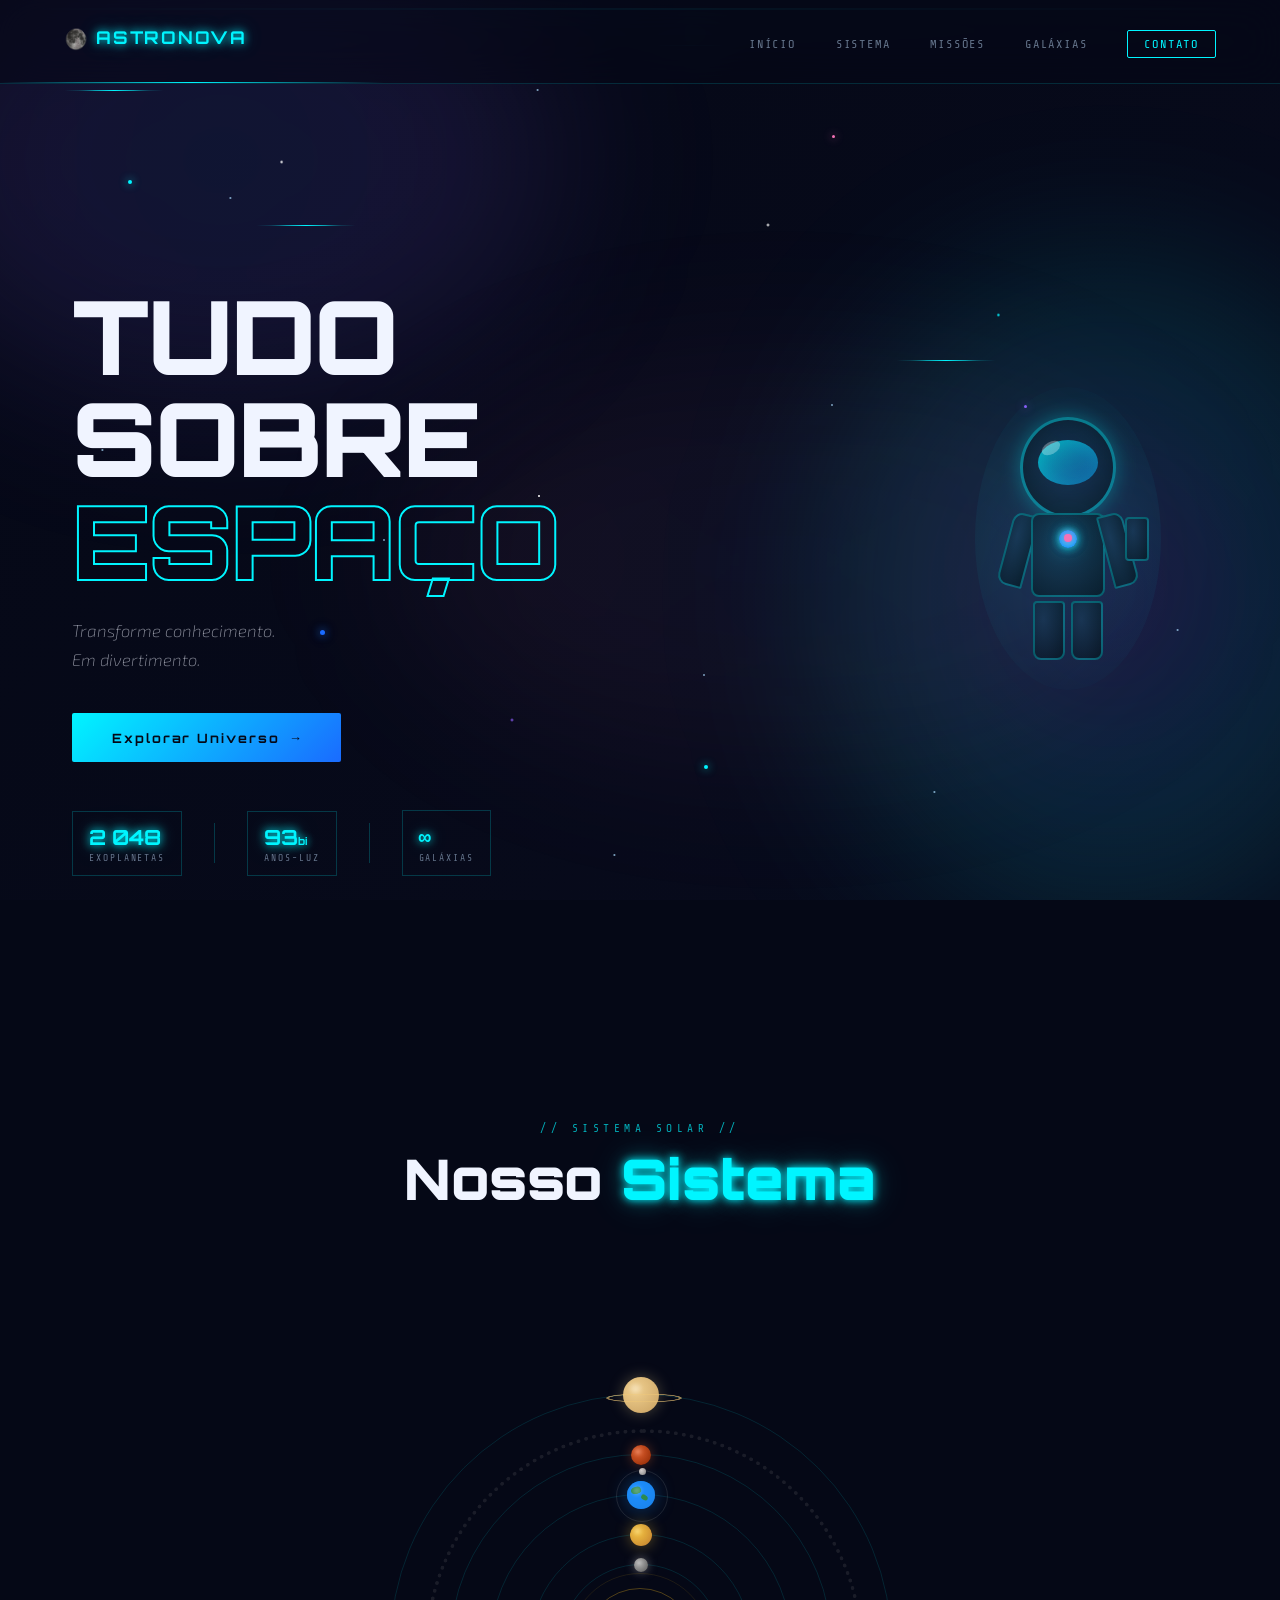
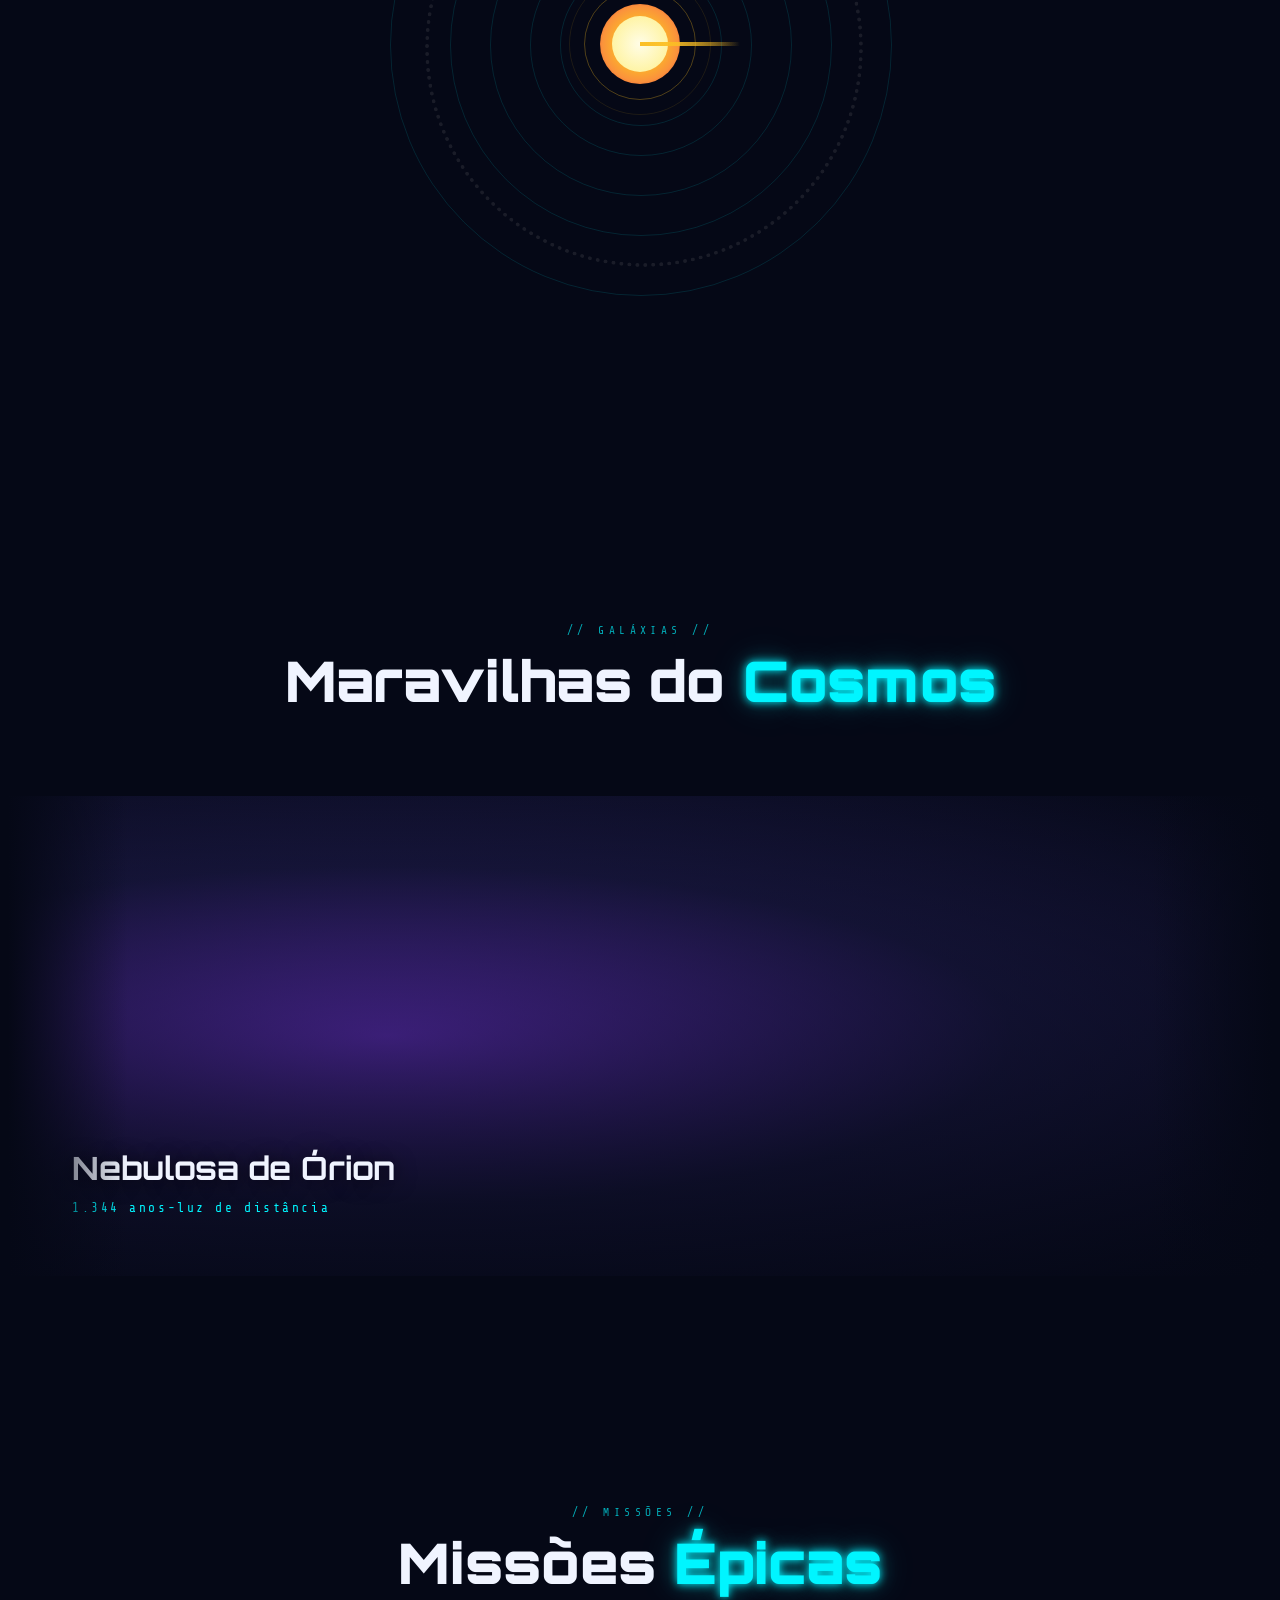
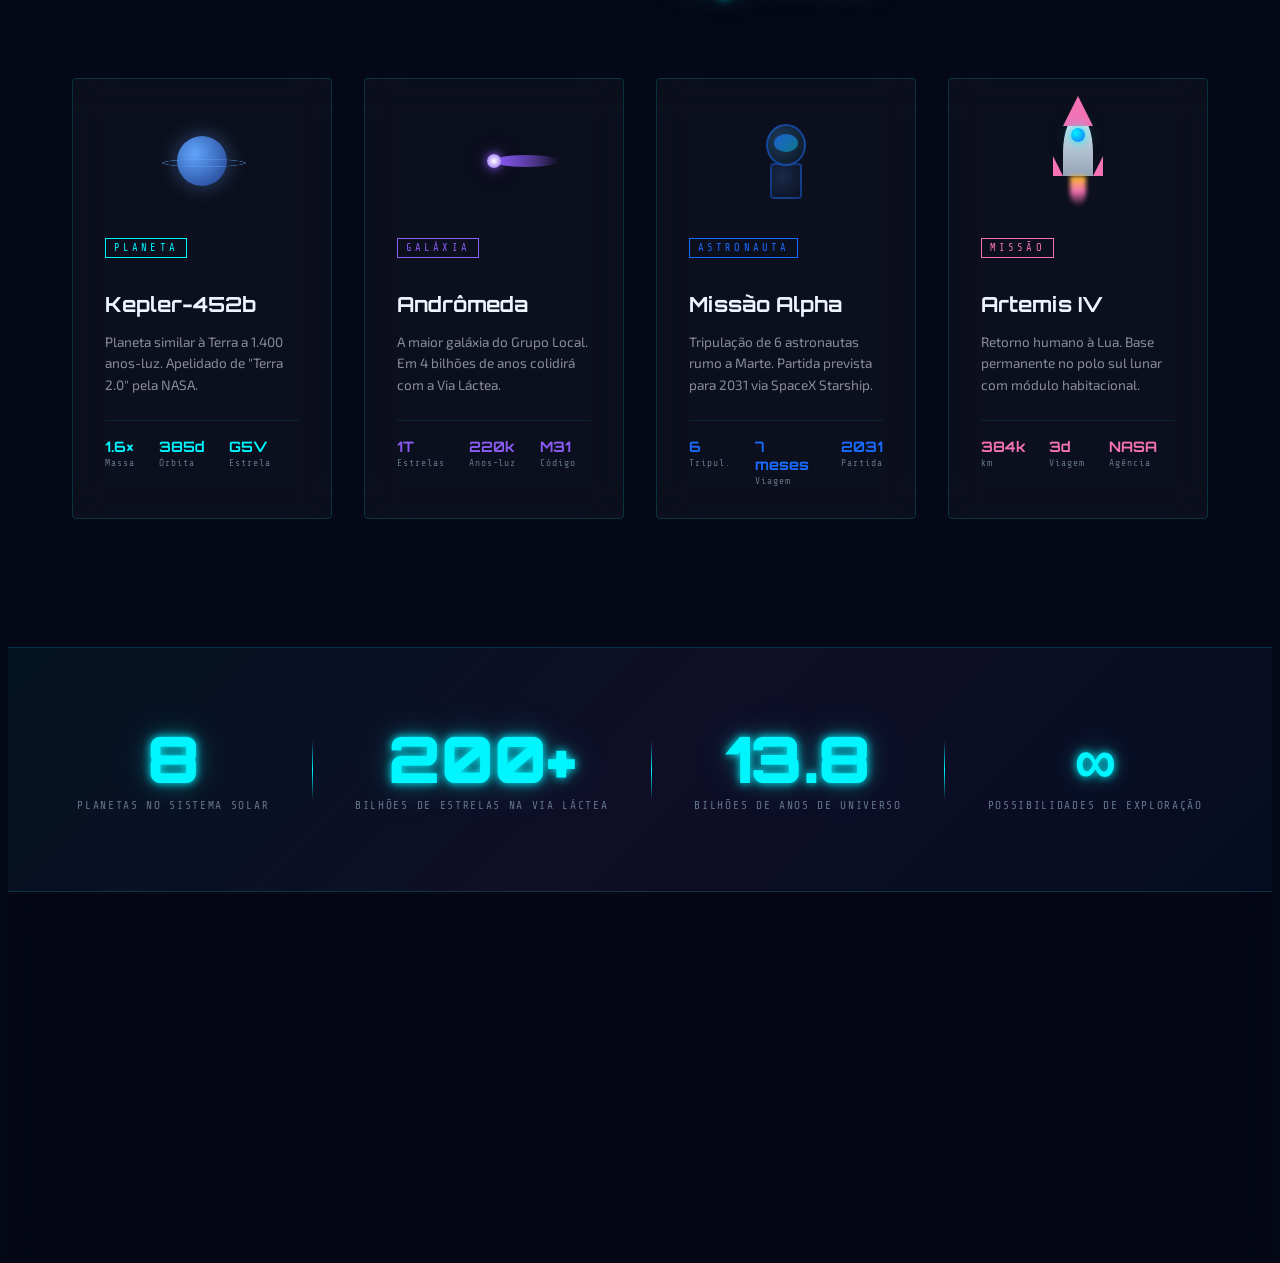
==== index.html @ 13776419 "primeiro commit" ====
<!doctype html>
<html lang="pt-BR">
  <head>
    <meta charset="UTF-8" />
    <meta name="viewport" content="width=device-width, initial-scale=1.0" />
    <title>AstroNova — Exploração Galáctica</title>
    <link rel="preconnect" href="https://fonts.googleapis.com" />
    <link rel="preconnect" href="https://fonts.gstatic.com" crossorigin />
    <link
      href="https://fonts.googleapis.com/css2?family=Orbitron:wght@400;700;900&family=Exo+2:ital,wght@0,200;0,400;1,200&family=Share+Tech+Mono&display=swap"
      rel="stylesheet"
    />
    <link rel="stylesheet" href="style.css" />
  </head>
  <body>
    <div class="loader-wrap" id="loader">
      <div class="loader-ring ring-1"></div>
      <div class="loader-ring ring-2"></div>
      <div class="loader-ring ring-3"></div>
      <div class="loader-core"></div>
      <span class="loader-text">INICIANDO SISTEMA</span>
    </div>

    <div class="bg-space">
      <div class="nebula nebula-1"></div>
      <div class="nebula nebula-2"></div>
      <div class="nebula nebula-3"></div>

      <div class="stars stars-md"></div>
      <div class="stars stars-lg"></div>

      <div class="particle p1"></div>
      <div class="particle p2"></div>
      <div class="particle p3"></div>
      <div class="particle p4"></div>
      <div class="particle p5"></div>
      <div class="particle p6"></div>

      <div class="meteor m1"></div>
      <div class="meteor m2"></div>
      <div class="meteor m3"></div>
      <div class="meteor m4"></div>
    </div>

    <nav class="navbar">
      <div class="nav-logo">
        <span class="logo-icon"><img src="img/lua.png" alt="" style="width: 1.5rem; height: 1.5rem;"></span>
        <span class="logo-text">ASTRONOVA</span>
      </div>
      <ul class="nav-links">
        <li><a href="#hero" class="nav-link">Início</a></li>
        <li><a href="#sistema" class="nav-link">Sistema</a></li>
        <li><a href="#missoes" class="nav-link">Missões</a></li>
        <li><a href="#galáxias" class="nav-link">Galáxias</a></li>
        <li><a href="#contato" class="nav-link nav-cta">Contato</a></li>
      </ul>
      <div class="nav-scanner"></div>
    </nav>

    <section class="hero" id="hero">
      <div class="scanline"></div>

      <div class="hero-content">
        <p class="hero-eyebrow"></p>

        <h1 class="hero-title">
          <span class="title-line">TUDO SOBRE</span>
          <span class="title-line accent">ESPAÇO</span>
        </h1>

        <p class="hero-sub">
          Transforme conhecimento.<br />
          Em divertimento.
        </p>

        <a href="#sistema" class="btn-explore">
          <span class="btn-bg"></span>
          <span class="btn-label">Explorar Universo</span>
          <span class="btn-arrow">→</span>
        </a>

        <div class="hud-row">
          <div class="hud-item">
            <span class="hud-val">2 048</span
            ><span class="hud-key">EXOPLANETAS</span>
          </div>
          <div class="hud-sep"></div>
          <div class="hud-item">
            <span class="hud-val">93<small>bi</small></span
            ><span class="hud-key">ANOS-LUZ</span>
          </div>
          <div class="hud-sep"></div>
          <div class="hud-item">
            <span class="hud-val">∞</span><span class="hud-key">GALÁXIAS</span>
          </div>
        </div>
      </div>

      <div class="astronaut-wrap">
        <div class="astronaut">
          <div class="astro-helmet">
            <div class="astro-visor"></div>
            <div class="astro-reflection"></div>
          </div>

          <div class="astro-body">
            <div class="astro-arm left"></div>
            <div class="astro-torso">
              <div class="astro-badge"></div>
            </div>
            <div class="astro-arm right"></div>
          </div>
          <div class="astro-legs">
            <div class="astro-leg"></div>
            <div class="astro-leg"></div>

          <div class="astro-pack"></div>

          <div class="astro-glow"></div>
        </div>

        <div class="orbit-dot od1"></div>
        <div class="orbit-dot od2"></div>
        <div class="orbit-dot od3"></div>
      </div>
    </section>

    <section class="solar-section" id="sistema">
      <div class="section-header">
        <span class="section-tag">// SISTEMA SOLAR //</span>
        <h2 class="section-title">
          Nosso <span class="neon-text">Sistema</span>
        </h2>

      </div>

      <div class="solar-system">
        <div class="sun">
          <div class="sun-core"></div>
          <div class="sun-halo h1"></div>
          <div class="sun-halo h2"></div>
          <div class="sun-flare f1"></div>
          <div class="sun-flare f2"></div>
          <div class="sun-flare f3"></div>
        </div>

        <div class="orbit orbit-1">
          <div class="planet mercury">
            <div class="planet-ring"></div>
            <div class="planet-shine"></div>
          </div>
        </div>

        <div class="orbit orbit-2">
          <div class="planet venus">
            <div class="planet-shine"></div>
          </div>
        </div>

        <div class="orbit orbit-3">
          <div class="planet earth">
            <div class="earth-ocean"></div>
            <div class="earth-continent c1"></div>
            <div class="earth-continent c2"></div>
            <div class="planet-shine"></div>

            <div class="moon-orbit">
              <div class="moon"></div>
            </div>
          </div>
        </div>


        <div class="orbit orbit-4">
          <div class="planet mars">
            <div class="planet-shine"></div>
          </div>
        </div>

        <div class="orbit orbit-5">
          <div class="planet saturn">
            <div class="saturn-ring"></div>
            <div class="planet-shine"></div>
          </div>
        </div>

        <div class="asteroid-belt"></div>
      </div>
    </section>

    <section class="carousel-section">
      <div class="section-header">
        <span class="section-tag">// GALÁXIAS //</span>
        <h2 class="section-title" id="galáxias">
          Maravilhas do <span class="neon-text">Cosmos</span>
        </h2>
      </div>

      <div class="carousel-track-wrap">
        <div class="carousel-track">
          <div class="carousel-slide slide-1">
            <div class="slide-overlay">
              <h3>Nebulosa de Órion</h3>
              <p>1.344 anos-luz de distância</p>
            </div>
          </div>
          <!-- Slide 2 -->
          <div class="carousel-slide slide-2">
            <div class="slide-overlay">
              <h3>Via Láctea</h3>
              <p>Nossa galáxia espiral barrada</p>
            </div>
          </div>
          <!-- Slide 3 -->
          <div class="carousel-slide slide-3">
            <div class="slide-overlay">
              <h3>Nebulosa do Caranguejo</h3>
              <p>Remanescente de supernova</p>
            </div>
          </div>
          <!-- Slide 4 -->
          <div class="carousel-slide slide-4">
            <div class="slide-overlay">
              <h3>Andrômeda</h3>
              <p>2,537 milhões de anos-luz</p>
            </div>
          </div>
          <!-- Repetir slides para loop infinito -->
          <div class="carousel-slide slide-1">
            <div class="slide-overlay">
              <h3>Nebulosa de Órion</h3>
              <p>1.344 anos-luz de distância</p>
            </div>
          </div>
          <div class="carousel-slide slide-2">
            <div class="slide-overlay">
              <h3>Via Láctea</h3>
              <p>Nossa galáxia espiral barrada</p>
            </div>
          </div>
        </div>
      </div>
    </section>

    <section class="cards-section" id="missoes">
      <div class="section-header">
        <span class="section-tag">// MISSÕES //</span>
        <h2 class="section-title">
          Missões <span class="neon-text">Épicas</span>
        </h2>
      </div>

      <div class="cards-grid">
        <div class="card card-planet">
          <div class="card-glow"></div>
          <div class="card-icon-wrap">
            <div class="card-planet-vis">
              <div class="mini-planet p-blue">
                <div class="mini-ring"></div>
              </div>
            </div>
          </div>
          <div class="card-body">
            <span class="card-tag">PLANETA</span>
            <h3 class="card-title">Kepler-452b</h3>
            <p class="card-desc">
              Planeta similar à Terra a 1.400 anos-luz. Apelidado de "Terra 2.0"
              pela NASA.
            </p>
            <div class="card-stats">
              <div class="stat"><span>1.6×</span><small>Massa</small></div>
              <div class="stat"><span>385d</span><small>Órbita</small></div>
              <div class="stat"><span>G5V</span><small>Estrela</small></div>
            </div>
          </div>
          <div class="card-border-anim"></div>
        </div>

        <div class="card card-galaxy">
          <div class="card-glow"></div>
          <div class="card-icon-wrap">
            <div class="galaxy-vis">
              <div class="galaxy-arm ga1"></div>
              <div class="galaxy-arm ga2"></div>
              <div class="galaxy-center"></div>
            </div>
          </div>
          <div class="card-body">
            <span class="card-tag">GALÁXIA</span>
            <h3 class="card-title">Andrômeda</h3>
            <p class="card-desc">
              A maior galáxia do Grupo Local. Em 4 bilhões de anos colidirá com
              a Via Láctea.
            </p>
            <div class="card-stats">
              <div class="stat"><span>1T</span><small>Estrelas</small></div>
              <div class="stat"><span>220k</span><small>Anos-luz</small></div>
              <div class="stat"><span>M31</span><small>Código</small></div>
            </div>
          </div>
          <div class="card-border-anim"></div>
        </div>

        <div class="card card-astro">
          <div class="card-glow"></div>
          <div class="card-icon-wrap">
            <div class="mini-astro">
              <div class="ma-helmet">
                <div class="ma-visor"></div>
              </div>
              <div class="ma-body"></div>
            </div>
          </div>
          <div class="card-body">
            <span class="card-tag">ASTRONAUTA</span>
            <h3 class="card-title">Missão Alpha</h3>
            <p class="card-desc">
              Tripulação de 6 astronautas rumo a Marte. Partida prevista para
              2031 via SpaceX Starship.
            </p>
            <div class="card-stats">
              <div class="stat"><span>6</span><small>Tripul.</small></div>
              <div class="stat"><span>7 meses</span><small>Viagem</small></div>
              <div class="stat"><span>2031</span><small>Partida</small></div>
            </div>
          </div>
          <div class="card-border-anim"></div>
        </div>

        <div class="card card-mission">
          <div class="card-glow"></div>
          <div class="card-icon-wrap">
            <div class="rocket-vis">
              <div class="rocket-body">
                <div class="rocket-nose"></div>
                <div class="rocket-window"></div>
                <div class="rocket-fin fl"></div>
                <div class="rocket-fin fr"></div>
              </div>
              <div class="rocket-flame"></div>
            </div>
          </div>
          <div class="card-body">
            <span class="card-tag">MISSÃO</span>
            <h3 class="card-title">Artemis IV</h3>
            <p class="card-desc">
              Retorno humano à Lua. Base permanente no polo sul lunar com módulo
              habitacional.
            </p>
            <div class="card-stats">
              <div class="stat"><span>384k</span><small>km</small></div>
              <div class="stat"><span>3d</span><small>Viagem</small></div>
              <div class="stat"><span>NASA</span><small>Agência</small></div>
            </div>
          </div>
          <div class="card-border-anim"></div>
        </div>
      </div>
    </section>

    <section class="banner-section">
      <div class="banner-bg"></div>
      <div class="banner-content">
        <div class="banner-item">
          <div class="b-number counter">8</div>
          <div class="b-label">Planetas no Sistema Solar</div>
        </div>
        <div class="banner-divider"></div>
        <div class="banner-item">
          <div class="b-number">200+</div>
          <div class="b-label">Bilhões de Estrelas na Via Láctea</div>
        </div>
        <div class="banner-divider"></div>
        <div class="banner-item">
          <div class="b-number">13.8</div>
          <div class="b-label">Bilhões de Anos de Universo</div>
        </div>
        <div class="banner-divider"></div>
        <div class="banner-item">
          <div class="b-number">∞</div>
          <div class="b-label">Possibilidades de Exploração</div>
        </div>
      </div>
    </section>

    <footer class="footer" id="contato">
      <div class="footer-grid">
        <div class="footer-brand">
          <span class="logo-icon">✦</span>
          <span class="logo-text">ASTRO<em>NOVA</em></span>
          <p>Explorando o cosmos, um pixel de cada vez.</p>
        </div>
        <div class="footer-links">
          <h4>Navegação</h4>
          <a href="#hero">Início</a>
          <a href="#sistema">Sistema Solar</a>
          <a href="#missoes">Missões</a>
          <a href="#galáxias">Galáxias</a>
        </div>
        <div class="footer-links">
          <h4>Contato</h4>
          <a href="mailto:gustavo.v.brito@edu.senai.br">gustavo.v.brito@edu.senai.br</a>
        </div>
      </div>
      <div class="footer-bottom">
        <span class="blink-text">● SISTEMA ONLINE</span>
        <span>© 2026 ASTRONOVA — Todos os direitos reservados</span>
      </div>
    </footer>
  </body>
</html>
---- style.css ----
:root {
  --black: #050816;
  --deep: #090c1f;
  --navy: #0a0e2e;
  --cyan: #00f5ff;
  --cyan-dim: #00c8d4;
  --blue: #1a6bff;
  --purple: #8b5cf6;
  --violet: #5b21b6;
  --pink: #f472b6;
  --white: #f0f4ff;
  --grey: #64748b;
  --gold: #fbbf24;
  --glow-cyan: 0 0 8px #00f5ff, 0 0 20px #00f5ff55, 0 0 40px #00f5ff33;
  --glow-purple: 0 0 8px #8b5cf6, 0 0 20px #8b5cf655, 0 0 40px #8b5cf633;
  --glow-blue: 0 0 8px #1a6bff, 0 0 20px #1a6bff55;
  --glow-pink: 0 0 8px #f472b6, 0 0 20px #f472b655;
  --font-display: "Orbitron", monospace;
  --font-body: "Exo 2", sans-serif;
  --font-mono: "Share Tech Mono", monospace;
}

body {
  font-family: var(--font-body);
  background: var(--black);
  color: var(--white);
  overflow-x: hidden;
  min-height: 100vh;
}

@keyframes nebulaShift {
  0% {
    transform: translate(0, 0) scale(1);
    opacity: 0.45;
  }
  33% {
    transform: translate(60px, -40px) scale(1.1);
    opacity: 0.6;
  }
  66% {
    transform: translate(-30px, 50px) scale(0.95);
    opacity: 0.4;
  }
  100% {
    transform: translate(0, 0) scale(1);
    opacity: 0.45;
  }
}

@keyframes starTwinkle {
  0%,
  100% {
    opacity: 0.8;
    transform: scale(1);
  }
  50% {
    opacity: 0.1;
    transform: scale(0.7);
  }
}

@keyframes float {
  0%,
  100% {
    transform: translateY(0px) rotate(-3deg);
  }
  50% {
    transform: translateY(-28px) rotate(3deg);
  }
}

@keyframes floatOrbit {
  0% {
    transform: translate(0, 0) scale(1);
    opacity: 0.6;
  }
  25% {
    transform: translate(40px, -60px) scale(1.3);
    opacity: 1;
  }
  50% {
    transform: translate(80px, 0) scale(0.8);
    opacity: 0.4;
  }
  75% {
    transform: translate(40px, 60px) scale(1.2);
    opacity: 0.9;
  }
  100% {
    transform: translate(0, 0) scale(1);
    opacity: 0.6;
  }
}

@keyframes meteor {
  0% {
    transform: translateX(0) translateY(0);
    opacity: 1;
  }
  80% {
    opacity: 1;
  }
  100% {
    transform: translateX(600px) translateY(300px);
    opacity: 0;
  }
}

@keyframes neonPulse {
  0%,
  100% {
    text-shadow:
      0 0 10px var(--cyan),
      0 0 30px var(--cyan),
      0 0 60px var(--cyan),
      0 0 100px var(--cyan);
    opacity: 1;
  }
  50% {
    text-shadow:
      0 0 5px var(--cyan),
      0 0 15px var(--cyan),
      0 0 30px var(--cyan);
    opacity: 0.85;
  }
}

@keyframes titleReveal {
  from {
    opacity: 0;
    transform: translateY(40px) scale(0.95);
  }
  to {
    opacity: 1;
    transform: translateY(0) scale(1);
  }
}

@keyframes btnPulse {
  0%,
  100% {
    transform: scale(1);
    box-shadow:
      0 0 15px var(--cyan),
      0 0 40px #00f5ff44;
  }
  50% {
    transform: scale(1.05);
    box-shadow:
      0 0 30px var(--cyan),
      0 0 80px #00f5ff66,
      0 0 120px #00f5ff22;
  }
}

@keyframes scanline {
  from {
    transform: translateY(-100vh);
  }
  to {
    transform: translateY(100vh);
  }
}

@keyframes orbitSpin {
  from {
    transform: rotate(0deg);
  }
  to {
    transform: rotate(360deg);
  }
}

@keyframes sunBeat {
  0%,
  100% {
    transform: scale(1);
    box-shadow:
      0 0 40px #fbbf24,
      0 0 80px #fb923c66,
      0 0 120px #fbbf2433;
  }
  50% {
    transform: scale(1.08);
    box-shadow:
      0 0 60px #fbbf24,
      0 0 120px #fb923c88,
      0 0 200px #fbbf2455;
  }
}

@keyframes sunFlare {
  0% {
    transform: rotate(0deg) scale(1);
    opacity: 0.7;
  }
  50% {
    transform: rotate(180deg) scale(1.3);
    opacity: 1;
  }
  100% {
    transform: rotate(360deg) scale(1);
    opacity: 0.7;
  }
}

@keyframes moonOrbit {
  from {
    transform: rotate(0deg);
  }
  to {
    transform: rotate(360deg);
  }
}

@keyframes carouselAuto {
  0% {
    transform: translateX(0);
  }
  50% {
    transform: translateX(-50%);
  }
  100% {
    transform: translateX(0);
  }
}

@keyframes loaderSpin {
  from {
    transform: translate(-50%, -50%) rotate(0deg);
  }
  to {
    transform: translate(-50%, -50%) rotate(360deg);
  }
}

@keyframes loaderSpinReverse {
  from {
    transform: translate(-50%, -50%) rotate(0deg);
  }
  to {
    transform: translate(-50%, -50%) rotate(-360deg);
  }
}

@keyframes loaderPulse {
  0%,
  100% {
    transform: translate(-50%, -50%) scale(1);
    opacity: 1;
  }
  50% {
    transform: translate(-50%, -50%) scale(1.25);
    opacity: 0.7;
  }
}

@keyframes loaderFade {
  0%,
  80% {
    opacity: 1;
    pointer-events: auto;
  }
  100% {
    opacity: 0;
    pointer-events: none;
  }
}

@keyframes cardGlow {
  0%,
  100% {
    opacity: 0.5;
    transform: scale(0.95);
  }
  50% {
    opacity: 1;
    transform: scale(1.05);
  }
}

@keyframes rocketFlame {
  0%,
  100% {
    transform: scaleY(1) scaleX(1);
    opacity: 0.9;
  }
  33% {
    transform: scaleY(1.4) scaleX(0.8);
    opacity: 1;
  }
  66% {
    transform: scaleY(0.8) scaleX(1.2);
    opacity: 0.7;
  }
}

@keyframes galaxyRotate {
  from {
    transform: translate(-50%, -50%) rotate(0deg);
  }
  to {
    transform: translate(-50%, -50%) rotate(360deg);
  }
}

@keyframes blinkText {
  0%,
  49% {
    opacity: 1;
  }
  50%,
  100% {
    opacity: 0;
  }
}

@keyframes borderRun {
  0% {
    transform: scaleX(0);
    transform-origin: left;
  }
  50% {
    transform: scaleX(1);
    transform-origin: left;
  }
  50.01% {
    transform: scaleX(1);
    transform-origin: right;
  }
  100% {
    transform: scaleX(0);
    transform-origin: right;
  }
}

@keyframes fadeInUp {
  from {
    opacity: 0;
    transform: translateY(60px);
  }
  to {
    opacity: 1;
    transform: translateY(0);
  }
}

@keyframes hudPulse {
  0%,
  100% {
    opacity: 1;
    border-color: var(--cyan);
  }
  50% {
    opacity: 0.5;
    border-color: var(--blue);
  }
}

@keyframes bgShift {
  0% {
    background-position: 0% 50%;
  }
  50% {
    background-position: 100% 50%;
  }
  100% {
    background-position: 0% 50%;
  }
}

@keyframes orbitDot {
  from {
    transform: rotate(0deg) translateX(60px);
  }
  to {
    transform: rotate(360deg) translateX(60px);
  }
}

@keyframes orbitDot2 {
  from {
    transform: rotate(120deg) translateX(80px);
  }
  to {
    transform: rotate(480deg) translateX(80px);
  }
}

@keyframes orbitDot3 {
  from {
    transform: rotate(240deg) translateX(100px);
  }
  to {
    transform: rotate(600deg) translateX(100px);
  }
}

.loader-wrap {
  position: fixed;
  inset: 0;
  background: var(--black);
  z-index: 9999;
  display: flex;
  align-items: center;
  justify-content: center;
  animation: loaderFade 0.5s ease-out 2.5s forwards;
}

.loader-ring {
  position: absolute;
  top: 50%;
  left: 50%;
  border-radius: 50%;
  border-style: solid;
}

.ring-1 {
  width: 140px;
  height: 140px;
  border-width: 2px;
  border-color: var(--cyan) transparent transparent transparent;
  animation: loaderSpin 1.2s linear infinite;
}

.ring-2 {
  width: 100px;
  height: 100px;
  border-width: 2px;
  border-color: var(--purple) transparent var(--purple) transparent;
  animation: loaderSpinReverse 1.8s linear infinite;
}

.ring-3 {
  width: 60px;
  height: 60px;
  border-width: 2px;
  border-color: transparent var(--blue) transparent var(--blue);
  animation: loaderSpin 0.8s linear infinite;
}

.loader-core {
  position: absolute;
  top: 50%;
  left: 50%;
  width: 24px;
  height: 24px;
  border-radius: 50%;
  background: radial-gradient(circle, var(--cyan), var(--blue));
  box-shadow: var(--glow-cyan);
  animation: loaderPulse 1s ease-in-out infinite;
}

.loader-text {
  position: absolute;
  bottom: calc(50% - 100px);
  font-family: var(--font-mono);
  font-size: 0.7rem;
  letter-spacing: 0.3em;
  color: var(--cyan);
  text-shadow: var(--glow-cyan);
  animation: blinkText 1s step-start infinite;
}

.bg-space {
  position: fixed;
  inset: 0;
  z-index: 0;
  overflow: hidden;
  background: linear-gradient(135deg, #050816, #090c1f, #0d1240, #07091a);
  background-size: 400% 400%;
  animation: bgShift 10s ease infinite;
}

.nebula {
  position: absolute;
  border-radius: 50%;
  filter: blur(80px);
  pointer-events: none;
}

.nebula-1 {
  width: 700px;
  height: 500px;
  top: -10%;
  left: -10%;
  background: radial-gradient(ellipse, #1a3a7a44, #8b5cf622, transparent);
  animation: nebulaShift 18s ease-in-out infinite;
}

.nebula-2 {
  width: 600px;
  height: 700px;
  bottom: -5%;
  right: -10%;
  background: radial-gradient(ellipse, #5b21b644, #00f5ff22, transparent);
  animation: nebulaShift 24s ease-in-out infinite reverse;
}

.nebula-3 {
  width: 800px;
  height: 400px;
  top: 40%;
  left: 30%;
  background: radial-gradient(ellipse, #0a2a6622, #f472b611, transparent);
  animation: nebulaShift 30s ease-in-out infinite 5s;
}

.stars {
  position: absolute;
  inset: 0;
  border-radius: 50%;
}

.stars-sm {
  background-image:
    radial-gradient(1px 1px at 10% 15%, #fff, transparent),
    radial-gradient(1px 1px at 25% 8%, #fff, transparent),
    radial-gradient(1px 1px at 50% 20%, #fff, transparent),
    radial-gradient(1px 1px at 75% 5%, #fff, transparent),
    radial-gradient(1px 1px at 90% 30%, #fff, transparent),
    radial-gradient(1px 1px at 15% 40%, #fff, transparent),
    radial-gradient(1px 1px at 60% 55%, #fff, transparent),
    radial-gradient(1px 1px at 35% 70%, #fff, transparent),
    radial-gradient(1px 1px at 80% 65%, #fff, transparent),
    radial-gradient(1px 1px at 20% 85%, #fff, transparent),
    radial-gradient(1px 1px at 45% 90%, #fff, transparent),
    radial-gradient(1px 1px at 70% 80%, #fff, transparent),
    radial-gradient(1px 1px at 5% 60%, #fff, transparent),
    radial-gradient(1px 1px at 95% 50%, #fff, transparent),
    radial-gradient(1px 1px at 55% 35%, #fff, transparent),
    radial-gradient(1px 1px at 38% 48%, #fff, transparent),
    radial-gradient(1px 1px at 82% 18%, #fff, transparent),
    radial-gradient(1px 1px at 12% 72%, #fff, transparent),
    radial-gradient(1px 1px at 67% 12%, #fff, transparent),
    radial-gradient(1px 1px at 28% 95%, #fff, transparent);
  animation: starTwinkle 3s ease-in-out infinite;
}

.stars-md {
  background-image:
    radial-gradient(1.5px 1.5px at 18% 22%, #adf, transparent),
    radial-gradient(1.5px 1.5px at 42% 10%, #adf, transparent),
    radial-gradient(1.5px 1.5px at 65% 45%, #adf, transparent),
    radial-gradient(1.5px 1.5px at 88% 12%, #adf, transparent),
    radial-gradient(1.5px 1.5px at 30% 60%, #adf, transparent),
    radial-gradient(1.5px 1.5px at 55% 75%, #adf, transparent),
    radial-gradient(1.5px 1.5px at 73% 88%, #adf, transparent),
    radial-gradient(1.5px 1.5px at 8% 50%, #adf, transparent),
    radial-gradient(1.5px 1.5px at 92% 70%, #adf, transparent),
    radial-gradient(1.5px 1.5px at 48% 95%, #adf, transparent);
  animation: starTwinkle 5s ease-in-out infinite 1s;
}

.stars-lg {
  background-image:
    radial-gradient(2px 2px at 22% 18%, #fff, transparent),
    radial-gradient(2px 2px at 78% 35%, var(--cyan), transparent),
    radial-gradient(2px 2px at 40% 80%, var(--purple), transparent),
    radial-gradient(2px 2px at 60% 25%, #fff, transparent),
    radial-gradient(2px 2px at 5% 90%, var(--blue), transparent),
    radial-gradient(2px 2px at 95% 15%, var(--cyan), transparent);
  animation: starTwinkle 7s ease-in-out infinite 2s;
}

.particle {
  position: absolute;
  border-radius: 50%;
  pointer-events: none;
}

.p1 {
  width: 4px;
  height: 4px;
  background: var(--cyan);
  top: 20%;
  left: 10%;
  animation: floatOrbit 8s ease-in-out infinite;
  box-shadow: var(--glow-cyan);
}
.p2 {
  width: 3px;
  height: 3px;
  background: var(--purple);
  top: 45%;
  left: 80%;
  animation: floatOrbit 12s ease-in-out infinite 2s;
  box-shadow: var(--glow-purple);
}
.p3 {
  width: 5px;
  height: 5px;
  background: var(--blue);
  top: 70%;
  left: 25%;
  animation: floatOrbit 10s ease-in-out infinite 4s;
  box-shadow: var(--glow-blue);
}
.p4 {
  width: 3px;
  height: 3px;
  background: var(--pink);
  top: 15%;
  left: 65%;
  animation: floatOrbit 9s ease-in-out infinite 1s;
  box-shadow: var(--glow-pink);
}
.p5 {
  width: 4px;
  height: 4px;
  background: var(--cyan);
  top: 85%;
  left: 55%;
  animation: floatOrbit 14s ease-in-out infinite 3s;
  box-shadow: var(--glow-cyan);
}
.p6 {
  width: 2px;
  height: 2px;
  background: #fff;
  top: 55%;
  left: 42%;
  animation: floatOrbit 7s ease-in-out infinite 5s;
}

.meteor {
  position: absolute;
  width: 100px;
  height: 1px;
  background: linear-gradient(to right, transparent, var(--cyan), transparent);
  border-radius: 50%;
  transform-origin: left center;
}

.m1 {
  top: 10%;
  left: 5%;
  animation: meteor 4s ease-in infinite 0s;
}
.m2 {
  top: 25%;
  left: 20%;
  animation: meteor 6s ease-in infinite 2s;
}
.m3 {
  top: 5%;
  left: 50%;
  animation: meteor 5s ease-in infinite 4s;
}
.m4 {
  top: 40%;
  left: 70%;
  animation: meteor 7s ease-in infinite 1s;
}

.navbar {
  position: fixed;
  top: 0;
  left: 0;
  right: 0;
  z-index: 100;
  display: flex;
  align-items: center;
  justify-content: space-between;
  padding: 1rem 4rem;
  /* Glassmorphism: transparência + blur */
  background: rgba(5, 8, 22, 0.6);
  backdrop-filter: blur(20px);
  -webkit-backdrop-filter: blur(20px);
  border-bottom: 1px solid rgba(0, 245, 255, 0.15);
}

.nav-logo {
  display: flex;
  align-items: center;
  gap: 0.5rem;
  font-family: var(--font-display);
  font-size: 1.1rem;
  font-weight: 700;
  letter-spacing: 0.1em;
}

.logo-icon {
  color: var(--cyan);
  text-shadow: var(--glow-cyan);
  font-size: 1.4rem;
  animation: neonPulse 3s ease-in-out infinite;
}

.logo-text {
  color: var(--cyan);
  text-shadow: var(--glow-cyan);
  margin-top: -10px;
}
.logo-text em {
  color: var(--cyan);
  font-style: normal;
}

.nav-links {
  display: flex;
  list-style: none;
  gap: 2.5rem;
}

.nav-link {
  font-family: var(--font-mono);
  font-size: 0.75rem;
  letter-spacing: 0.15em;
  text-transform: uppercase;
  text-decoration: none;
  color: var(--grey);
  position: relative;
  transition: color 0.3s;
}

.nav-link::after {
  content: "";
  position: absolute;
  bottom: -4px;
  left: 0;
  width: 0;
  height: 1px;
  background: var(--cyan);
  box-shadow: var(--glow-cyan);
  transition: width 0.3s ease;
}

.nav-link:hover {
  color: var(--cyan);
}
.nav-link:hover::after {
  width: 100%;
}

.nav-cta {
  color: var(--cyan) !important;
  border: 1px solid var(--cyan);
  padding: 0.4rem 1rem;
  border-radius: 2px;
  transition:
    background 0.3s,
    box-shadow 0.3s !important;
}

.nav-cta:hover {
  background: rgba(0, 245, 255, 0.1);
  box-shadow: var(--glow-cyan);
}

.nav-cta::after {
  display: none;
}

.nav-scanner {
  position: absolute;
  bottom: 0;
  left: 0;
  height: 1px;
  width: 30%;
  background: linear-gradient(to right, transparent, var(--cyan), transparent);
  animation: carouselAuto 4s linear infinite;
}

.hero {
  position: relative;
  z-index: 1;
  min-height: 100vh;
  display: flex;
  align-items: center;
  padding: 0 4rem;
  padding-top: 80px;
  overflow: hidden;
}

.scanline {
  position: absolute;
  top: 0;
  left: 0;
  right: 0;
  height: 2px;
  background: linear-gradient(to right, transparent, var(--cyan), transparent);
  opacity: 0.4;
  animation: scanline 8s linear infinite;
}

.hero-content {
  flex: 1;
  max-width: 650px;
  animation: fadeInUp 1s ease-out 0.3s both;
}

.hero-eyebrow {
  font-family: var(--font-mono);
  font-size: 0.7rem;
  letter-spacing: 0.4em;
  color: var(--cyan);
  text-shadow: var(--glow-cyan);
  margin-bottom: 1.5rem;
  animation: blinkText 3s step-start infinite;
}

.hero-title {
  font-family: var(--font-display);
  font-size: clamp(3rem, 8vw, 7rem);
  font-weight: 900;
  line-height: 1;
  letter-spacing: -0.02em;
  margin-bottom: 1.5rem;
}

.title-line {
  display: block;
  color: var(--white);
  animation: titleReveal 0.8s ease-out both;
}
.title-line:nth-child(2) {
  animation-delay: 0.2s;
}

.title-line.accent {
  color: transparent;
  -webkit-text-stroke: 2px var(--cyan);
  stroke: 2px var(--cyan);
  animation:
    titleReveal 0.8s ease-out 0.2s both,
    neonPulse 4s ease-in-out 1s infinite;
}

.hero-sub {
  font-size: 1.05rem;
  line-height: 1.7;
  color: rgba(240, 244, 255, 0.6);
  font-weight: 200;
  font-style: italic;
  margin-bottom: 2.5rem;
  animation: fadeInUp 1s ease-out 0.5s both;
}

.btn-explore {
  position: relative;
  display: inline-flex;
  align-items: center;
  gap: 0.75rem;
  text-decoration: none;
  font-family: var(--font-display);
  font-size: 0.8rem;
  font-weight: 700;
  letter-spacing: 0.15em;
  color: var(--black);
  padding: 1rem 2.5rem;
  border-radius: 2px;
  overflow: hidden;
  animation: btnPulse 2.5s ease-in-out infinite;
  transition: transform 0.2s;
}

.btn-bg {
  position: absolute;
  inset: 0;
  background: linear-gradient(135deg, var(--cyan), var(--blue), var(--purple));
  background-size: 200% 200%;
  animation: bgShift 3s ease infinite;
  z-index: 0;
}

.btn-label,
.btn-arrow {
  position: relative;
  z-index: 1;
}

.btn-explore:hover {
  transform: scale(1.08);
}

.hud-row {
  display: flex;
  align-items: center;
  gap: 2rem;
  margin-top: 3rem;
  animation: fadeInUp 1s ease-out 0.8s both;
}

.hud-item {
  display: flex;
  flex-direction: column;
  gap: 0.2rem;
  border: 1px solid rgba(0, 245, 255, 0.2);
  padding: 0.75rem 1rem;
  animation: hudPulse 4s ease-in-out infinite;
}

.hud-val {
  font-family: var(--font-display);
  font-size: 1.3rem;
  font-weight: 700;
  color: var(--cyan);
  text-shadow: var(--glow-cyan);
}

.hud-val small {
  font-size: 0.65rem;
}
.hud-key {
  font-family: var(--font-mono);
  font-size: 0.6rem;
  letter-spacing: 0.2em;
  color: var(--grey);
}
.hud-sep {
  width: 1px;
  height: 40px;
  background: rgba(0, 245, 255, 0.2);
}

.astronaut-wrap {
  position: relative;
  flex: 0 0 auto;
  width: 280px;
  height: 400px;
  margin-left: auto;
  display: flex;
  align-items: center;
  justify-content: center;
  animation: float 5s ease-in-out infinite;
}

.orbit-dot {
  position: absolute;
  top: 50%;
  left: 50%;
  width: 8px;
  height: 8px;
  border-radius: 50%;
  background: var(--cyan);
  box-shadow: var(--glow-cyan);
  margin: -4px;
}

.od1 {
  animation: orbitDot 4s linear infinite;
}
.od2 {
  animation: orbitDot2 6s linear infinite;
  background: var(--purple);
  box-shadow: var(--glow-purple);
}
.od3 {
  animation: orbitDot3 8s linear infinite;
  background: var(--pink);
  box-shadow: var(--glow-pink);
}

.astronaut {
  position: relative;
  display: flex;
  flex-direction: column;
  align-items: center;
  gap: 0;
}

.astro-glow {
  position: absolute;
  inset: -30px;
  border-radius: 50%;
  background: radial-gradient(circle, rgba(0, 245, 255, 0.1), transparent);
  animation: cardGlow 3s ease-in-out infinite;
}

.astro-helmet {
  width: 90px;
  height: 95px;
  border-radius: 50%;
  background: radial-gradient(135deg at 30% 30%, #2a3a5a, #0a1525);
  border: 3px solid rgba(0, 245, 255, 0.4);
  position: relative;
  box-shadow:
    0 0 20px rgba(0, 245, 255, 0.3),
    inset 0 -10px 30px rgba(0, 0, 0, 0.5);
}

.astro-visor {
  position: absolute;
  top: 20px;
  left: 15px;
  width: 60px;
  height: 45px;
  border-radius: 50%;
  background: linear-gradient(
    135deg,
    rgba(0, 245, 255, 0.6),
    rgba(26, 107, 255, 0.4)
  );
  box-shadow: inset 0 0 20px rgba(0, 245, 255, 0.3);
}

.astro-reflection {
  position: absolute;
  top: 22px;
  left: 18px;
  width: 20px;
  height: 12px;
  background: rgba(255, 255, 255, 0.3);
  border-radius: 50%;
  transform: rotate(-30deg);
}

.astro-body {
  display: flex;
  align-items: flex-start;
  gap: 0;
  margin-top: -5px;
}

.astro-torso {
  width: 70px;
  height: 80px;
  background: radial-gradient(at 40% 40%, #1a2a4a, #0a1020);
  border: 2px solid rgba(0, 245, 255, 0.3);
  border-radius: 8px;
  position: relative;
}

.astro-badge {
  position: absolute;
  top: 15px;
  left: 50%;
  transform: translateX(-50%);
  width: 18px;
  height: 18px;
  border-radius: 50%;
  background: radial-gradient(circle, var(--cyan), var(--blue));
  box-shadow: var(--glow-cyan);
  animation: neonPulse 2s ease-in-out infinite;
}

.astro-arm {
  width: 22px;
  height: 70px;
  background: radial-gradient(at 30% 30%, #1a2a4a, #0a1020);
  border: 2px solid rgba(0, 245, 255, 0.3);
  border-radius: 10px;
}

.astro-arm.left {
  border-radius: 10px 2px 2px 10px;
  transform: rotate(15deg);
}
.astro-arm.right {
  border-radius: 2px 10px 10px 2px;
  transform: rotate(-15deg);
}

.astro-legs {
  display: flex;
  gap: 6px;
  margin-top: 4px;
}

.astro-leg {
  width: 28px;
  height: 55px;
  background: radial-gradient(at 30% 30%, #1a2a4a, #0a1020);
  border: 2px solid rgba(0, 245, 255, 0.3);
  border-radius: 4px 4px 8px 8px;
}

.astro-pack {
  position: absolute;
  right: -18px;
  top: 100px;
  width: 20px;
  height: 40px;
  background: radial-gradient(at 30% 30%, #1a2a4a, #0a1020);
  border: 2px solid rgba(0, 245, 255, 0.3);
  border-radius: 4px;
}
.solar-section {
  position: relative;
  z-index: 1;
  padding: 8rem 4rem;
  overflow: hidden;
}

.section-header {
  text-align: center;
  margin-bottom: 5rem;
}

.section-tag {
  font-family: var(--font-mono);
  font-size: 0.7rem;
  letter-spacing: 0.4em;
  color: var(--cyan);
  opacity: 0.7;
}

.section-title {
  font-family: var(--font-display);
  font-size: clamp(2rem, 5vw, 3.5rem);
  font-weight: 900;
  margin: 0.5rem 0;
}

.neon-text {
  color: var(--cyan);
  text-shadow: var(--glow-cyan);
  animation: neonPulse 3s ease-in-out infinite;
}

.solar-system {
  position: relative;
  width: 700px;
  height: 700px;
  margin: 0 auto;
  display: flex;
  align-items: center;
  justify-content: center;
}

.sun {
  position: absolute;
  top: 50%;
  left: 50%;
  transform: translate(-50%, -50%);
  width: 80px;
  height: 80px;
  border-radius: 50%;
  background: radial-gradient(circle, #fff8e7, #fbbf24, #fb923c, #dc2626);
  animation: sunBeat 3s ease-in-out infinite;
  z-index: 10;
}

.sun-core {
  position: absolute;
  inset: 15%;
  border-radius: 50%;
  background: radial-gradient(circle, #fffde7, #fef08a);
}

.sun-halo {
  position: absolute;
  top: 50%;
  left: 50%;
  border-radius: 50%;
  transform: translate(-50%, -50%);
  border: 1px solid rgba(251, 191, 36, 0.3);
}

.h1 {
  width: 110px;
  height: 110px;
  animation: sunBeat 4s ease-in-out infinite reverse;
}
.h2 {
  width: 140px;
  height: 140px;
  border-color: rgba(251, 191, 36, 0.1);
  animation: sunBeat 5s ease-in-out infinite;
}

.sun-flare {
  position: absolute;
  top: 50%;
  left: 50%;
  width: 100px;
  height: 4px;
  background: linear-gradient(to right, rgba(251, 191, 36, 0.8), transparent);
  transform-origin: left center;
  margin-top: -2px;
}

.f1 {
  animation: sunFlare 6s linear infinite;
}
.f2 {
  animation: sunFlare 6s linear infinite 2s;
}
.f3 {
  animation: sunFlare 6s linear infinite 4s;
}

.orbit {
  position: absolute;
  top: 50%;
  left: 50%;
  border-radius: 50%;
  border: 1px solid rgba(0, 245, 255, 0.12);
  transform-origin: center center;
  animation: orbitSpin linear infinite;
}

.orbit-1 {
  width: 160px;
  height: 160px;
  margin: -80px;
  animation-duration: 5s;
}
.orbit-2 {
  width: 220px;
  height: 220px;
  margin: -110px;
  animation-duration: 9s;
}
.orbit-3 {
  width: 300px;
  height: 300px;
  margin: -150px;
  animation-duration: 14s;
}
.orbit-4 {
  width: 380px;
  height: 380px;
  margin: -190px;
  animation-duration: 22s;
}
.orbit-5 {
  width: 500px;
  height: 500px;
  margin: -250px;
  animation-duration: 40s;
}

.planet {
  position: absolute;
  top: 0;
  left: 50%;
  border-radius: 50%;
  animation: loaderSpinReverse linear infinite;
}

.mercury {
  width: 14px;
  height: 14px;
  margin-left: -7px;
  margin-top: -7px;
  background: radial-gradient(circle at 35% 35%, #b5b5b5, #555);
  animation-duration: 5s;
  box-shadow: 0 0 10px rgba(181, 181, 181, 0.5);
}

.venus {
  width: 22px;
  height: 22px;
  margin-left: -11px;
  margin-top: -11px;
  background: radial-gradient(circle at 35% 35%, #f4c542, #c17d2e);
  animation-duration: 9s;
  box-shadow: 0 0 15px rgba(244, 197, 66, 0.4);
}

.earth {
  width: 28px;
  height: 28px;
  margin-left: -14px;
  margin-top: -14px;
  background: radial-gradient(circle at 35% 35%, #1e90ff, #0a4a8c);
  animation-duration: 14s;
  box-shadow: 0 0 20px rgba(30, 144, 255, 0.4);
  overflow: visible;
}

.earth-ocean {
  position: absolute;
  inset: 0;
  border-radius: 50%;
  background: #1e90ff;
  opacity: 0.8;
}

.earth-continent {
  position: absolute;
  background: #2d8a4e;
  border-radius: 3px;
}

.c1 {
  width: 10px;
  height: 7px;
  top: 6px;
  left: 4px;
  transform: rotate(-20deg);
  border-radius: 50% 50% 40% 60%;
}
.c2 {
  width: 7px;
  height: 5px;
  top: 14px;
  left: 14px;
  transform: rotate(30deg);
  border-radius: 40% 60% 50% 50%;
}

.moon-orbit {
  position: absolute;
  top: 50%;
  left: 50%;
  width: 50px;
  height: 50px;
  margin: -25px;
  border-radius: 50%;
  border: 1px solid rgba(255, 255, 255, 0.1);
  animation: moonOrbit 3s linear infinite;
}

.moon {
  position: absolute;
  top: 0;
  left: 50%;
  width: 7px;
  height: 7px;
  margin-left: -3.5px;
  margin-top: -3.5px;
  border-radius: 50%;
  background: radial-gradient(circle at 35% 35%, #d4d4d4, #808080);
}

.mars {
  width: 20px;
  height: 20px;
  margin-left: -10px;
  margin-top: -10px;
  background: radial-gradient(circle at 35% 35%, #e06030, #8b2500);
  animation-duration: 22s;
  box-shadow: 0 0 12px rgba(220, 96, 48, 0.4);
}

.saturn {
  width: 36px;
  height: 36px;
  margin-left: -18px;
  margin-top: -18px;
  background: radial-gradient(circle at 35% 35%, #f0d090, #c8a060);
  animation-duration: 40s;
  box-shadow: 0 0 15px rgba(240, 208, 144, 0.3);
  overflow: visible;
}

.saturn-ring {
  position: absolute;
  top: 50%;
  left: 50%;
  width: 70px;
  height: 20px;
  margin: -10px -35px;
  border-radius: 50%;
  border: 3px solid rgba(240, 200, 120, 0.6);
  transform: rotateX(70deg);
}

.planet-shine {
  position: absolute;
  top: 20%;
  left: 20%;
  width: 30%;
  height: 25%;
  background: rgba(255, 255, 255, 0.3);
  border-radius: 50%;
  filter: blur(2px);
}

.asteroid-belt {
  position: absolute;
  top: 50%;
  left: 50%;
  width: 430px;
  height: 430px;
  margin: -215px;
  border-radius: 50%;
  border: 4px dotted rgba(150, 150, 150, 0.15);
}

.carousel-section {
  position: relative;
  z-index: 1;
  padding: 6rem 0 8rem;
  overflow: hidden;
}

.carousel-section .section-header {
  padding: 0 4rem;
}

.carousel-track-wrap {
  width: 100%;
  overflow: hidden;
  position: relative;
}

.carousel-track-wrap::before,
.carousel-track-wrap::after {
  content: "";
  position: absolute;
  top: 0;
  bottom: 0;
  width: 120px;
  z-index: 2;
}

.carousel-track-wrap::before {
  left: 0;
  background: linear-gradient(to right, var(--black), transparent);
}
.carousel-track-wrap::after {
  right: 0;
  background: linear-gradient(to left, var(--black), transparent);
}

.carousel-track {
  display: flex;
  width: 600%; /* 6 slides × 100% */
  animation: carouselAuto 40s linear infinite;
}

.carousel-slide {
  width: calc(100% / 6);
  height: 480px;
  background-size: cover;
  background-position: center;
  position: relative;
  flex-shrink: 0;
}

.slide-1 {
  background:
    linear-gradient(to bottom, rgba(5, 8, 22, 0.3), rgba(5, 8, 22, 0.8)),
    radial-gradient(ellipse at 30% 50%, #7c3aed, #1e1b4b, #050816);
}

.slide-2 {
  background:
    linear-gradient(to bottom, rgba(5, 8, 22, 0.2), rgba(5, 8, 22, 0.8)),
    radial-gradient(ellipse at 70% 40%, #0369a1, #0c4a6e, #050816);
}

.slide-3 {
  background:
    linear-gradient(to bottom, rgba(5, 8, 22, 0.3), rgba(5, 8, 22, 0.8)),
    radial-gradient(ellipse at 50% 50%, #dc2626, #7f1d1d, #050816);
}

.slide-4 {
  background:
    linear-gradient(to bottom, rgba(5, 8, 22, 0.2), rgba(5, 8, 22, 0.8)),
    radial-gradient(ellipse at 40% 60%, #059669, #064e3b, #050816);
}

.slide-overlay {
  position: absolute;
  bottom: 3rem;
  left: 4rem;
}

.slide-overlay h3 {
  font-family: var(--font-display);
  font-size: 2rem;
  font-weight: 700;
  color: var(--white);
  text-shadow: 0 2px 20px rgba(0, 0, 0, 0.8);
  margin-bottom: 0.5rem;
}

.slide-overlay p {
  font-family: var(--font-mono);
  font-size: 0.8rem;
  color: var(--cyan);
  letter-spacing: 0.2em;
}

.cards-section {
  position: relative;
  z-index: 1;
  padding: 6rem 4rem 8rem;
}

.cards-grid {
  display: grid;
  grid-template-columns: repeat(auto-fit, minmax(260px, 1fr));
  gap: 2rem;
  margin-top: 1rem;
}

.card {
  position: relative;
  background: rgba(255, 255, 255, 0.03);
  backdrop-filter: blur(20px);
  -webkit-backdrop-filter: blur(20px);
  border: 1px solid rgba(0, 245, 255, 0.15);
  border-radius: 4px;
  padding: 2rem;
  overflow: hidden;
  transition:
    transform 0.4s ease,
    border-color 0.4s ease;
  animation: fadeInUp 0.8s ease-out both;
}

.card:nth-child(1) {
  animation-delay: 0.1s;
}
.card:nth-child(2) {
  animation-delay: 0.2s;
}
.card:nth-child(3) {
  animation-delay: 0.3s;
}
.card:nth-child(4) {
  animation-delay: 0.4s;
}

/* Hover: levanta o card e ilumina */
.card:hover {
  transform: translateY(-12px) scale(1.02);
  border-color: var(--cyan);
}

/* Glow atrás do card */
.card-glow {
  position: absolute;
  inset: 0;
  border-radius: 4px;
  opacity: 0;
  transition: opacity 0.4s;
  animation: cardGlow 3s ease-in-out infinite;
}

.card-planet .card-glow {
  background: radial-gradient(
    circle at 50% 0%,
    rgba(0, 245, 255, 0.15),
    transparent
  );
}
.card-galaxy .card-glow {
  background: radial-gradient(
    circle at 50% 0%,
    rgba(139, 92, 246, 0.15),
    transparent
  );
}
.card-astro .card-glow {
  background: radial-gradient(
    circle at 50% 0%,
    rgba(26, 107, 255, 0.15),
    transparent
  );
}
.card-mission .card-glow {
  background: radial-gradient(
    circle at 50% 0%,
    rgba(244, 114, 182, 0.15),
    transparent
  );
}

.card:hover .card-glow {
  opacity: 1;
}

/* Borda animada no hover */
.card-border-anim {
  position: absolute;
  bottom: 0;
  left: 0;
  right: 0;
  height: 2px;
  background: linear-gradient(to right, transparent, var(--cyan), transparent);
  transform: scaleX(0);
  transition: transform 0.4s ease;
}

.card:hover .card-border-anim {
  transform: scaleX(1);
  box-shadow: var(--glow-cyan);
}

.card-icon-wrap {
  height: 100px;
  display: flex;
  align-items: center;
  justify-content: center;
  margin-bottom: 1.5rem;
}

/* Mini planeta no card */
.card-planet-vis {
  position: relative;
  width: 70px;
  height: 70px;
  display: flex;
  align-items: center;
  justify-content: center;
}

.mini-planet {
  width: 50px;
  height: 50px;
  border-radius: 50%;
  position: relative;
  animation: sunBeat 4s ease-in-out infinite;
}

.p-blue {
  background: radial-gradient(circle at 35% 35%, #60a5fa, #1e3a8a);
  box-shadow: 0 0 20px rgba(96, 165, 250, 0.4);
}
.mini-ring {
  position: absolute;
  top: 50%;
  left: 50%;
  width: 80px;
  height: 20px;
  margin: -10px -40px;
  border-radius: 50%;
  border: 2px solid rgba(96, 165, 250, 0.5);
  transform: rotateX(70deg);
}

/* Mini galáxia */
.galaxy-vis {
  position: relative;
  width: 70px;
  height: 70px;
}

.galaxy-arm {
  position: absolute;
  top: 50%;
  left: 50%;
  width: 65px;
  height: 12px;
  background: linear-gradient(to right, rgba(139, 92, 246, 0.9), transparent);
  transform-origin: left center;
  margin-top: -6px;
  border-radius: 50%;
}

.ga1 {
  animation: galaxyRotate 6s linear infinite;
}
.ga2 {
  animation: galaxyRotate 6s linear infinite 3s;
  opacity: 0.7;
}

.galaxy-center {
  position: absolute;
  top: 50%;
  left: 50%;
  width: 14px;
  height: 14px;
  border-radius: 50%;
  background: radial-gradient(circle, #fff, var(--purple));
  transform: translate(-50%, -50%);
  box-shadow: var(--glow-purple);
}

/* Mini astronauta */
.mini-astro {
  display: flex;
  flex-direction: column;
  align-items: center;
}

.ma-helmet {
  width: 36px;
  height: 38px;
  border-radius: 50%;
  background: radial-gradient(circle at 35% 35%, #1e3a5a, #0a1520);
  border: 2px solid rgba(26, 107, 255, 0.5);
  position: relative;
}

.ma-visor {
  position: absolute;
  top: 8px;
  left: 6px;
  width: 24px;
  height: 18px;
  border-radius: 50%;
  background: linear-gradient(
    135deg,
    rgba(26, 107, 255, 0.7),
    rgba(0, 245, 255, 0.4)
  );
}

.ma-body {
  width: 28px;
  height: 32px;
  background: radial-gradient(circle at 35% 35%, #1a2a4a, #0a1020);
  border: 2px solid rgba(26, 107, 255, 0.4);
  border-radius: 4px;
  margin-top: -3px;
}

/* Mini foguete */
.rocket-vis {
  display: flex;
  flex-direction: column;
  align-items: center;
}

.rocket-body {
  position: relative;
  width: 30px;
  height: 60px;
  background: linear-gradient(to bottom, #e2e8f0, #94a3b8);
  border-radius: 50% 50% 0 0 / 60% 60% 0 0;
  border-bottom: none;
}

.rocket-nose {
  position: absolute;
  top: -20px;
  left: 50%;
  width: 0;
  height: 0;
  border-left: 15px solid transparent;
  border-right: 15px solid transparent;
  border-bottom: 30px solid var(--pink);
  margin-left: -15px;
}

.rocket-window {
  position: absolute;
  top: 12px;
  left: 50%;
  width: 14px;
  height: 14px;
  margin-left: -7px;
  border-radius: 50%;
  background: radial-gradient(circle at 35% 35%, var(--cyan), var(--blue));
  box-shadow: var(--glow-cyan);
}

.rocket-fin {
  position: absolute;
  bottom: 0;
  width: 0;
  height: 0;
  border-bottom: 20px solid var(--pink);
}

.rocket-fin.fl {
  left: -10px;
  border-right: 10px solid transparent;
}
.rocket-fin.fr {
  right: -10px;
  border-left: 10px solid transparent;
}

.rocket-flame {
  width: 16px;
  height: 30px;
  background: linear-gradient(to bottom, var(--gold), var(--pink), transparent);
  border-radius: 0 0 50% 50%;
  animation: rocketFlame 0.3s ease-in-out infinite;
  filter: blur(2px);
}

/* Conteúdo dos cards */
.card-body {
  position: relative;
  z-index: 1;
}

.card-tag {
  font-family: var(--font-mono);
  font-size: 0.65rem;
  letter-spacing: 0.3em;
  color: var(--cyan);
  border: 1px solid var(--cyan);
  padding: 0.2rem 0.5rem;
  display: inline-block;
  margin-bottom: 0.75rem;
}

.card-galaxy .card-tag {
  color: var(--purple);
  border-color: var(--purple);
}
.card-astro .card-tag {
  color: var(--blue);
  border-color: var(--blue);
}
.card-mission .card-tag {
  color: var(--pink);
  border-color: var(--pink);
}

.card-title {
  font-family: var(--font-display);
  font-size: 1.3rem;
  font-weight: 700;
  margin-bottom: 0.75rem;
  color: var(--white);
}

.card-desc {
  font-size: 0.85rem;
  line-height: 1.6;
  color: rgba(240, 244, 255, 0.55);
  margin-bottom: 1.5rem;
}

.card-stats {
  display: flex;
  gap: 1.5rem;
  border-top: 1px solid rgba(0, 245, 255, 0.1);
  padding-top: 1rem;
}

.stat {
  display: flex;
  flex-direction: column;
  gap: 0.2rem;
}
.stat span {
  font-family: var(--font-display);
  font-size: 0.9rem;
  color: var(--cyan);
  font-weight: 700;
}
.card-galaxy .stat span {
  color: var(--purple);
}
.card-astro .stat span {
  color: var(--blue);
}
.card-mission .stat span {
  color: var(--pink);
}
.stat small {
  font-family: var(--font-mono);
  font-size: 0.6rem;
  color: var(--grey);
  letter-spacing: 0.1em;
}

/* ════════════════════════════════════
   BANNER PREMIUM
════════════════════════════════════ */
.banner-section {
  position: relative;
  z-index: 1;
  padding: 5rem 4rem;
  overflow: hidden;
}

.banner-bg {
  position: absolute;
  inset: 0;
  background: linear-gradient(
    135deg,
    rgba(0, 245, 255, 0.05),
    rgba(139, 92, 246, 0.08),
    rgba(26, 107, 255, 0.05)
  );
  border-top: 1px solid rgba(0, 245, 255, 0.15);
  border-bottom: 1px solid rgba(0, 245, 255, 0.15);
}

.banner-content {
  position: relative;
  display: flex;
  align-items: center;
  justify-content: space-around;
  flex-wrap: wrap;
  gap: 2rem;
}

.banner-item {
  text-align: center;
  animation: fadeInUp 0.8s ease-out both;
}

.b-number {
  font-family: var(--font-display);
  font-size: clamp(2.5rem, 5vw, 4rem);
  font-weight: 900;
  color: var(--cyan);
  text-shadow: var(--glow-cyan);
  animation: neonPulse 4s ease-in-out infinite;
  line-height: 1;
}

.b-label {
  font-family: var(--font-mono);
  font-size: 0.7rem;
  letter-spacing: 0.15em;
  color: var(--grey);
  margin-top: 0.5rem;
  text-transform: uppercase;
}

.banner-divider {
  width: 1px;
  height: 60px;
  background: linear-gradient(to bottom, transparent, var(--cyan), transparent);
}

/* ════════════════════════════════════
   FOOTER
════════════════════════════════════ */
.footer {
  position: relative;
  z-index: 1;
  padding: 5rem 4rem 2rem;
  border-top: 1px solid rgba(0, 245, 255, 0.15);
  background: rgba(5, 8, 22, 0.8);
  backdrop-filter: blur(20px);
}

.footer-grid {
  display: grid;
  grid-template-columns: 2fr 1fr 1fr;
  gap: 4rem;
  margin-bottom: 3rem;
}

.footer-brand .logo-text {
  font-family: var(--font-display);
  font-size: 1.2rem;
  font-weight: 700;
  letter-spacing: 0.1em;
}

.footer-brand p {
  margin-top: 1rem;
  font-size: 0.85rem;
  color: var(--grey);
  font-style: italic;
}

.footer-links {
  display: flex;
  flex-direction: column;
  gap: 0.75rem;
}

.footer-links h4 {
  font-family: var(--font-display);
  font-size: 0.75rem;
  letter-spacing: 0.2em;
  color: var(--cyan);
  margin-bottom: 0.5rem;
}

.footer-links a {
  font-size: 0.85rem;
  color: var(--grey);
  text-decoration: none;
  transition: color 0.3s;
}

.footer-links a:hover {
  color: var(--white);
}

.footer-bottom {
  display: flex;
  align-items: center;
  justify-content: space-between;
  padding-top: 2rem;
  border-top: 1px solid rgba(255, 255, 255, 0.05);
  font-size: 0.75rem;
  color: var(--grey);
}

.blink-text {
  color: #4ade80;
  font-family: var(--font-mono);
  font-size: 0.7rem;
  animation: blinkText 1s step-start infinite;
}

.mono {
  font-family: var(--font-mono);
  font-size: 0.7rem;
}

/* ════════════════════════════════════
   RESPONSIVIDADE
════════════════════════════════════ */
@media (max-width: 900px) {
  .navbar {
    padding: 1rem 2rem;
  }
  .nav-links {
    gap: 1.5rem;
  }

  .hero {
    flex-direction: column;
    padding: 6rem 2rem 4rem;
    text-align: center;
  }
  .astronaut-wrap {
    width: 200px;
    height: 280px;
    margin: 2rem auto 0;
  }
  .astronaut-wrap .astronaut {
    transform: scale(0.75);
  }
  .hud-row {
    justify-content: center;
    flex-wrap: wrap;
    gap: 1rem;
  }

  .solar-system {
    width: 380px;
    height: 380px;
    transform: scale(0.7);
    transform-origin: center;
  }
  .orbit-5 {
    display: none;
  }
  .orbit-4 {
    display: none;
  }

  .footer-grid {
    grid-template-columns: 1fr;
    gap: 2rem;
  }
  .footer-bottom {
    flex-direction: column;
    gap: 1rem;
    text-align: center;
  }

  .banner-content {
    flex-direction: column;
  }
  .banner-divider {
    display: none;
  }
}

@media (max-width: 600px) {
  .nav-links {
    display: none;
  }
  .hero-title {
    font-size: 3rem;
  }
  .solar-section,
  .cards-section,
  .carousel-section {
    padding-left: 1.5rem;
    padding-right: 1.5rem;
  }
  .cards-grid {
    grid-template-columns: 1fr;
  }
}

.logo-icon img {
  animation: spin 4s linear infinite;
}

@keyframes spin {
  from {
    transform: rotate(0deg);
  }
  to {
    transform: rotate(360deg);
  }
}
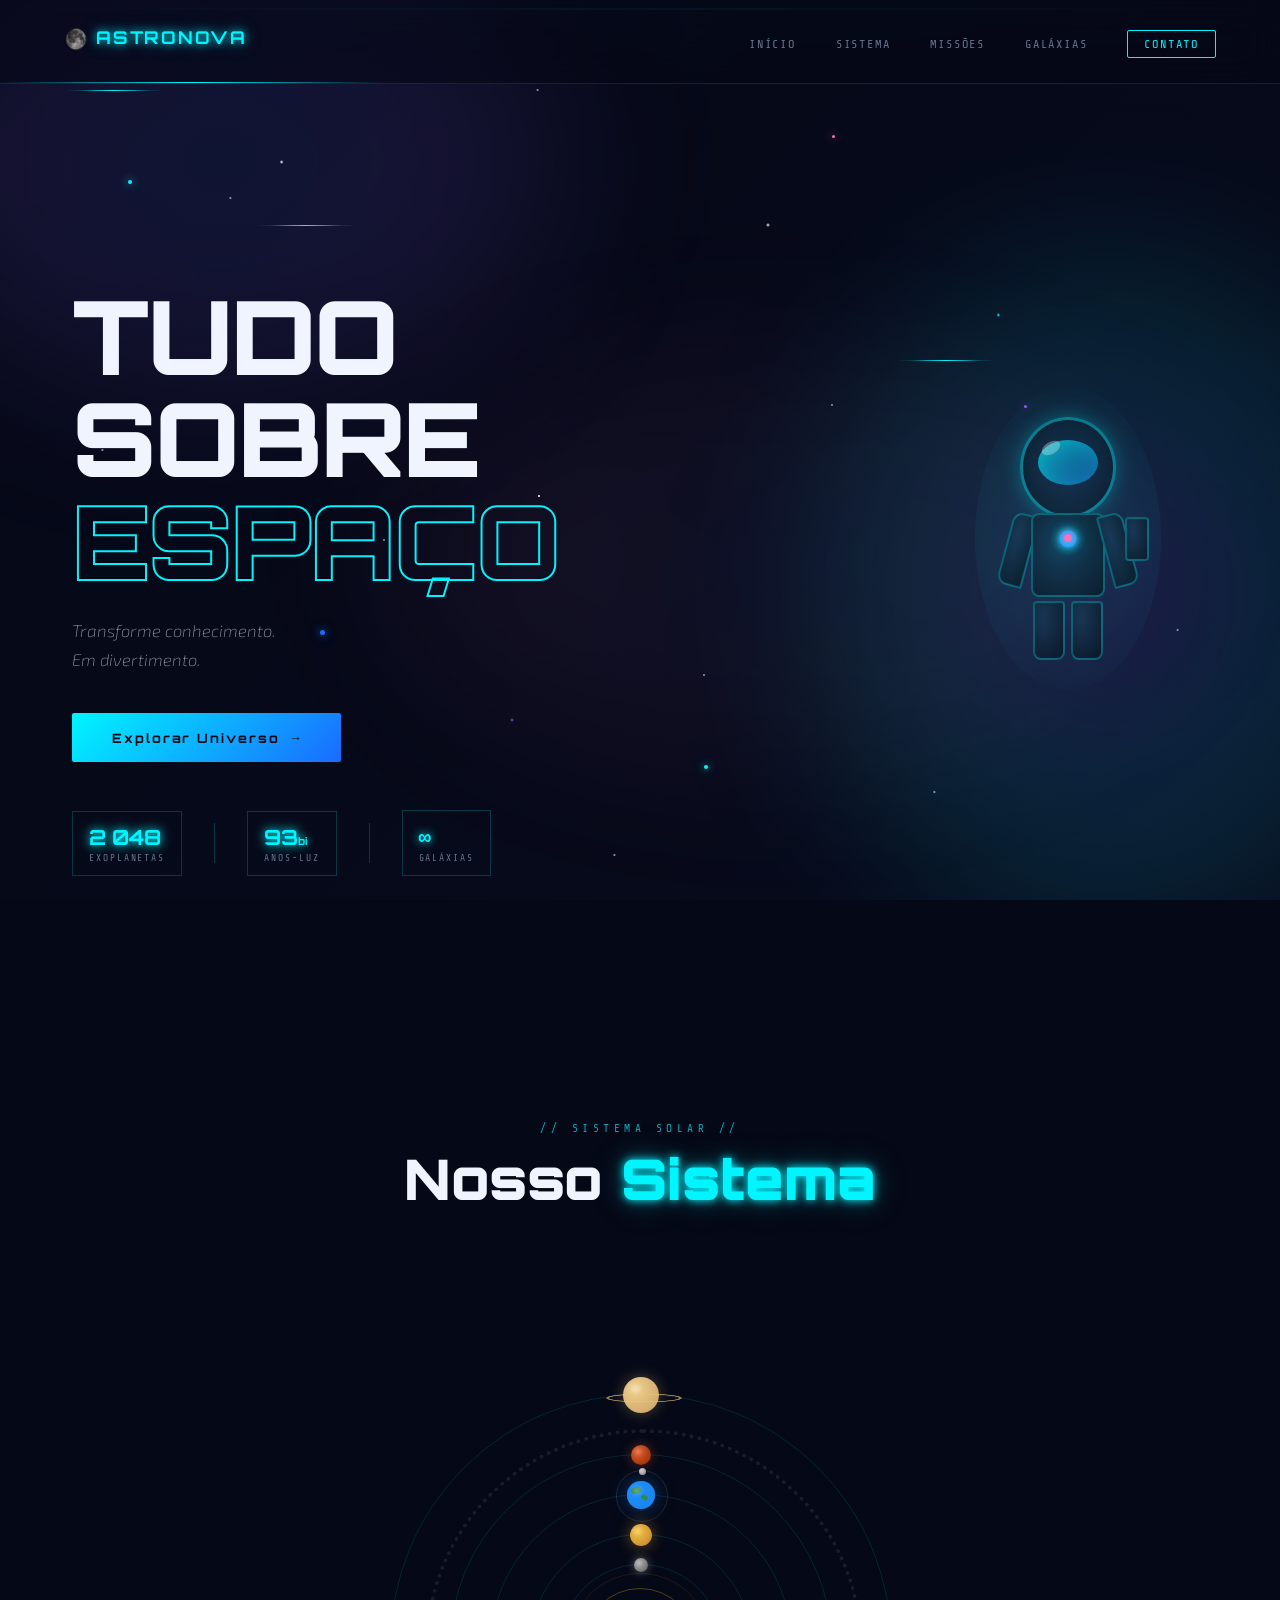
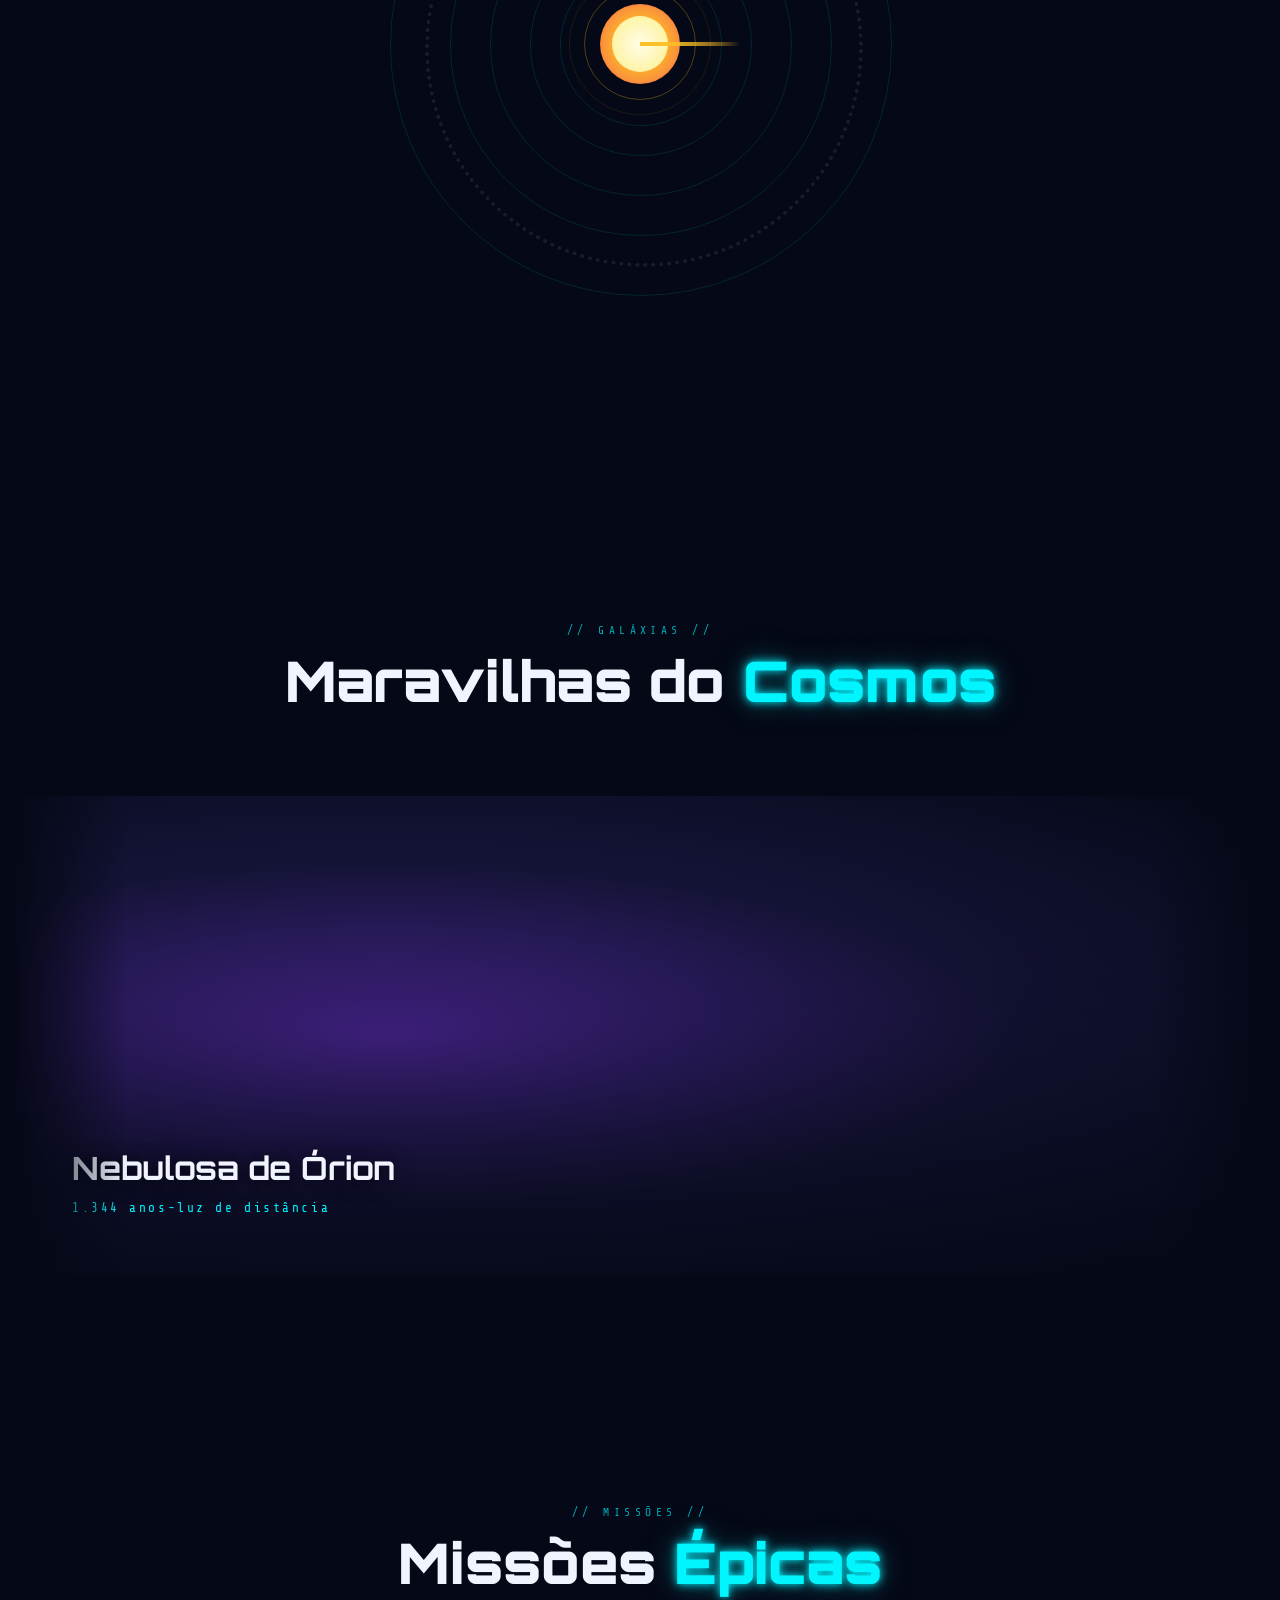
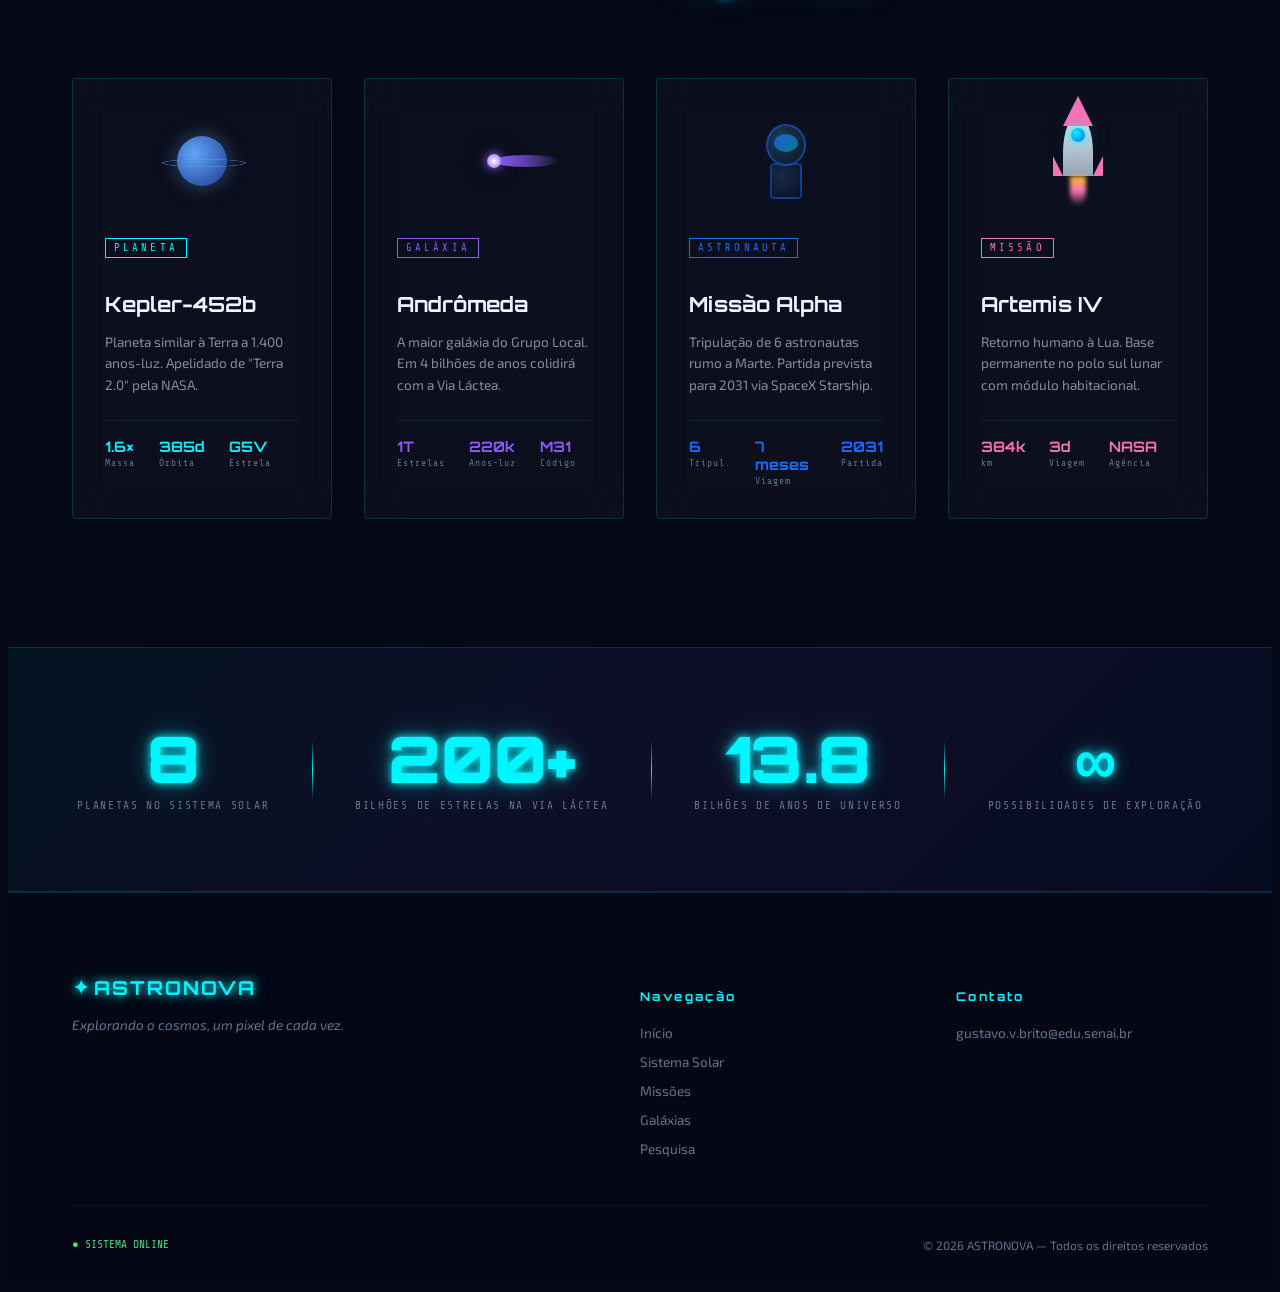
==== commit 033bfd4e: "primeiro commit" ====
--- a/index.html
+++ b/index.html
@@ -204,28 +204,28 @@
               <p>1.344 anos-luz de distância</p>
             </div>
           </div>
-          <!-- Slide 2 -->
+
           <div class="carousel-slide slide-2">
             <div class="slide-overlay">
               <h3>Via Láctea</h3>
               <p>Nossa galáxia espiral barrada</p>
             </div>
           </div>
-          <!-- Slide 3 -->
+
           <div class="carousel-slide slide-3">
             <div class="slide-overlay">
               <h3>Nebulosa do Caranguejo</h3>
               <p>Remanescente de supernova</p>
             </div>
           </div>
-          <!-- Slide 4 -->
+
           <div class="carousel-slide slide-4">
             <div class="slide-overlay">
               <h3>Andrômeda</h3>
               <p>2,537 milhões de anos-luz</p>
             </div>
           </div>
-          <!-- Repetir slides para loop infinito -->
+
           <div class="carousel-slide slide-1">
             <div class="slide-overlay">
               <h3>Nebulosa de Órion</h3>
@@ -396,6 +396,7 @@
           <a href="#sistema">Sistema Solar</a>
           <a href="#missoes">Missões</a>
           <a href="#galáxias">Galáxias</a>
+          <a href="pesquisa.html">Pesquisa</a>
         </div>
         <div class="footer-links">
           <h4>Contato</h4>
--- a/style.css
+++ b/style.css
@@ -1409,7 +1409,7 @@
 
 .carousel-track {
   display: flex;
-  width: 600%; /* 6 slides × 100% */
+  width: 600%;
   animation: carouselAuto 40s linear infinite;
 }
 
@@ -1509,13 +1509,11 @@
   animation-delay: 0.4s;
 }
 
-/* Hover: levanta o card e ilumina */
 .card:hover {
   transform: translateY(-12px) scale(1.02);
   border-color: var(--cyan);
 }
 
-/* Glow atrás do card */
 .card-glow {
   position: absolute;
   inset: 0;
@@ -1558,7 +1556,6 @@
   opacity: 1;
 }
 
-/* Borda animada no hover */
 .card-border-anim {
   position: absolute;
   bottom: 0;
@@ -1583,7 +1580,6 @@
   margin-bottom: 1.5rem;
 }
 
-/* Mini planeta no card */
 .card-planet-vis {
   position: relative;
   width: 70px;
@@ -1617,7 +1613,6 @@
   transform: rotateX(70deg);
 }
 
-/* Mini galáxia */
 .galaxy-vis {
   position: relative;
   width: 70px;
@@ -1655,8 +1650,6 @@
   transform: translate(-50%, -50%);
   box-shadow: var(--glow-purple);
 }
-
-/* Mini astronauta */
 .mini-astro {
   display: flex;
   flex-direction: column;
@@ -1695,7 +1688,6 @@
   margin-top: -3px;
 }
 
-/* Mini foguete */
 .rocket-vis {
   display: flex;
   flex-direction: column;
@@ -1761,7 +1753,6 @@
   filter: blur(2px);
 }
 
-/* Conteúdo dos cards */
 .card-body {
   position: relative;
   z-index: 1;
@@ -1840,9 +1831,6 @@
   letter-spacing: 0.1em;
 }
 
-/* ════════════════════════════════════
-   BANNER PREMIUM
-════════════════════════════════════ */
 .banner-section {
   position: relative;
   z-index: 1;
@@ -1902,9 +1890,6 @@
   background: linear-gradient(to bottom, transparent, var(--cyan), transparent);
 }
 
-/* ════════════════════════════════════
-   FOOTER
-════════════════════════════════════ */
 .footer {
   position: relative;
   z-index: 1;
@@ -1982,9 +1967,6 @@
   font-size: 0.7rem;
 }
 
-/* ════════════════════════════════════
-   RESPONSIVIDADE
-════════════════════════════════════ */
 @media (max-width: 900px) {
   .navbar {
     padding: 1rem 2rem;
